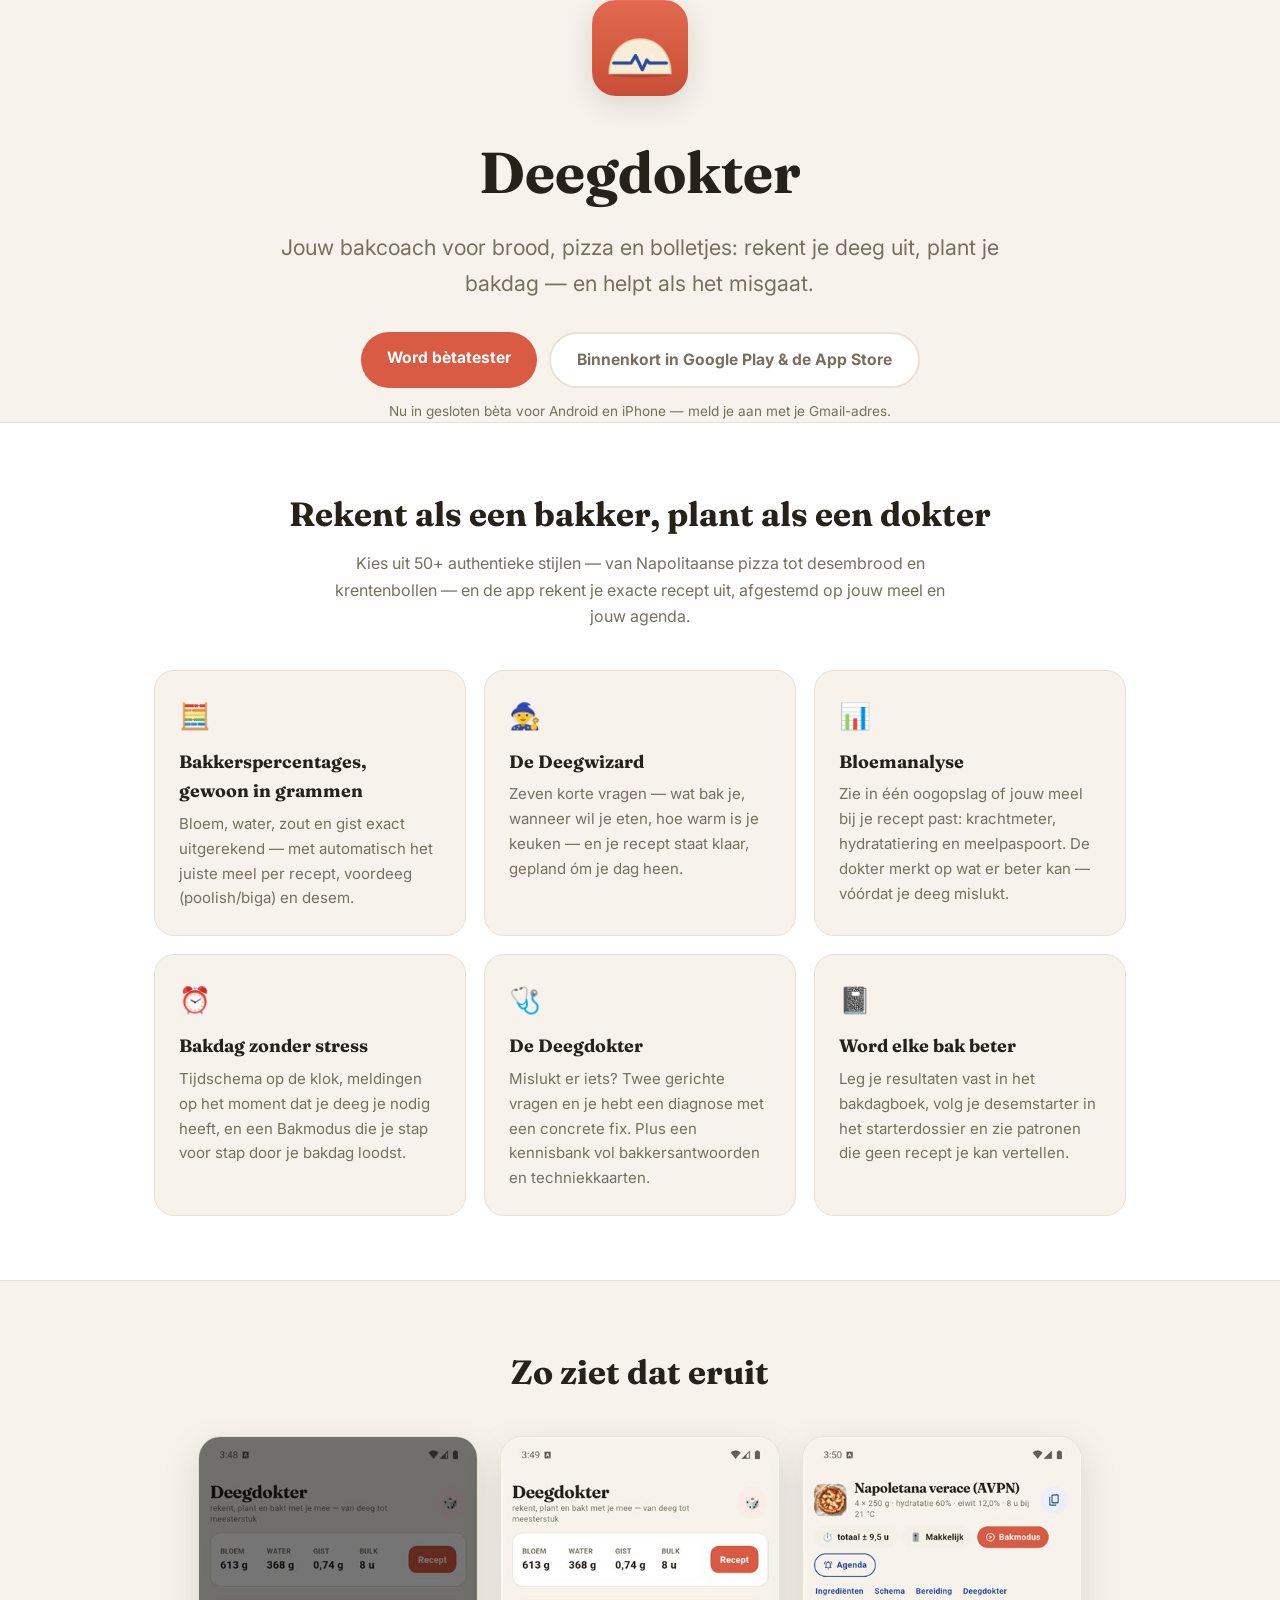
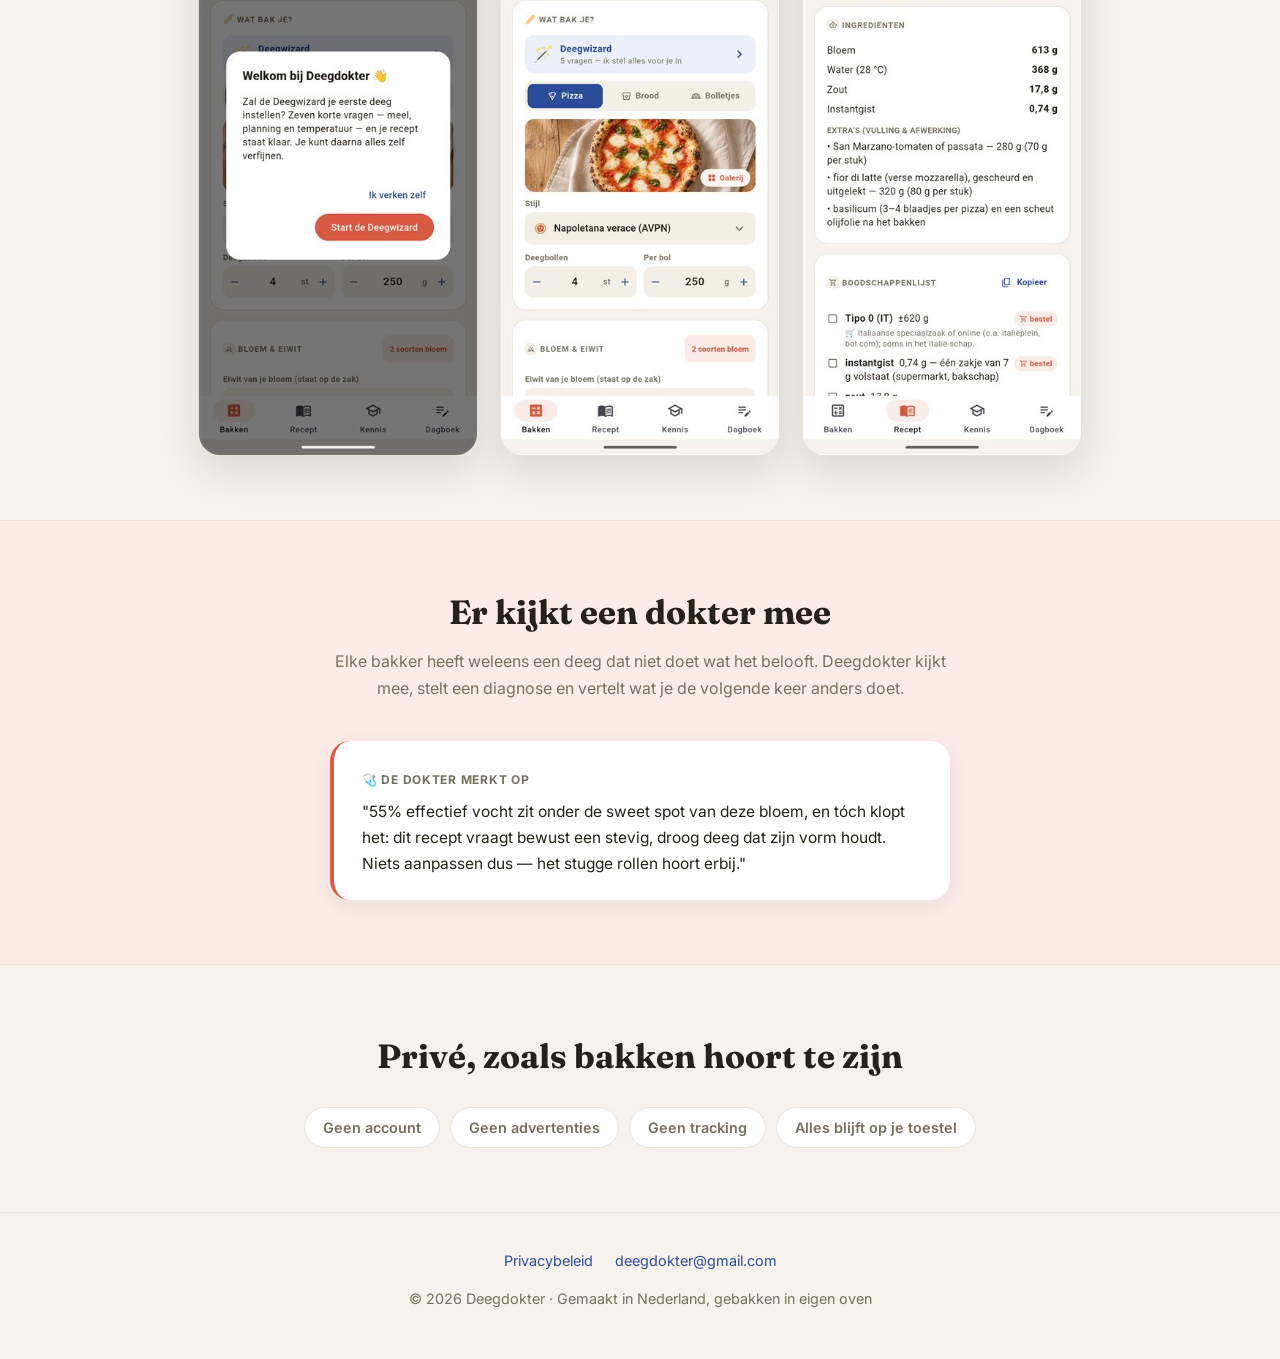
==== index.html @ 1a5bc64b "Deegdokter-website: features, screenshots, dokter, privacy" ====
<!DOCTYPE html>
<html lang="nl">
<head>
<meta charset="utf-8">
<meta name="viewport" content="width=device-width, initial-scale=1">
<title>Deegdokter — jouw bakcoach voor brood, pizza en bolletjes</title>
<meta name="description" content="Deegdokter rekent je deeg uit, plant je bakdag en helpt als het misgaat. 50+ authentieke stijlen, bakstap-meldingen en een ingebouwde deegdokter. Geen account, geen advertenties.">
<link rel="icon" type="image/png" href="img/icoon.png">
<link rel="preconnect" href="https://fonts.googleapis.com">
<link rel="preconnect" href="https://fonts.gstatic.com" crossorigin>
<link href="https://fonts.googleapis.com/css2?family=Fraunces:opsz,wght@9..144,600;9..144,700&family=Inter:wght@400;600;700&display=swap" rel="stylesheet">
<style>
  :root {
    --creme: #F7F3EC; --kaart: #FFFFFF; --rand: #E8E1D5;
    --inkt: #262119; --inkt-zacht: #77705F;
    --blauw: #2B4C9B; --terra: #D95B43; --terra-zacht: #FBECE7;
  }
  * { margin: 0; padding: 0; box-sizing: border-box; }
  body {
    font-family: 'Inter', system-ui, sans-serif; background: var(--creme);
    color: var(--inkt); line-height: 1.65; -webkit-font-smoothing: antialiased;
  }
  h1, h2, h3 { font-family: 'Fraunces', Georgia, serif; text-wrap: balance; }
  .wrap { max-width: 1020px; margin: 0 auto; padding: 0 24px; }

  header { padding: 72px 0 56px; text-align: center; }
  .icoon { width: 96px; height: 96px; border-radius: 24px; box-shadow: 0 8px 28px rgba(38,33,25,.14); }
  h1 { font-size: clamp(2.4rem, 6vw, 3.6rem); font-weight: 700; margin: 22px 0 10px; }
  .tagline { font-size: clamp(1.1rem, 2.6vw, 1.35rem); color: var(--inkt-zacht); max-width: 34em; margin: 0 auto; }
  .cta-rij { display: flex; gap: 12px; justify-content: center; flex-wrap: wrap; margin-top: 30px; }
  .cta {
    display: inline-block; padding: 13px 26px; border-radius: 99px;
    font-weight: 700; font-size: .98rem; text-decoration: none;
  }
  .cta-terra { background: var(--terra); color: #fff; }
  .cta-terra:hover { background: #C24A33; }
  .cta-stil { border: 2px solid var(--rand); color: var(--inkt-zacht); background: var(--kaart); }
  .binnenkort { margin-top: 12px; font-size: .85rem; color: var(--inkt-zacht); }

  .strook { background: var(--kaart); border-top: 1px solid var(--rand); border-bottom: 1px solid var(--rand); padding: 64px 0; }
  .sectiekop { text-align: center; font-size: clamp(1.6rem, 4vw, 2.1rem); margin-bottom: 8px; }
  .sectiesub { text-align: center; color: var(--inkt-zacht); max-width: 40em; margin: 0 auto 40px; }

  .features { display: grid; grid-template-columns: repeat(auto-fit, minmax(280px, 1fr)); gap: 18px; }
  .feature {
    background: var(--creme); border: 1px solid var(--rand); border-radius: 20px; padding: 24px;
  }
  .feature h3 { font-size: 1.12rem; margin: 0 0 6px; }
  .feature p { font-size: .94rem; color: var(--inkt-zacht); }
  .f-emoji { font-size: 1.6rem; display: block; margin-bottom: 10px; }

  .schermen { padding: 64px 0; }
  .schermen-rij { display: flex; gap: 22px; justify-content: center; flex-wrap: wrap; margin-top: 36px; }
  .schermen-rij img {
    width: min(280px, 78vw); border-radius: 22px; border: 1px solid var(--rand);
    box-shadow: 0 14px 38px rgba(38,33,25,.13);
  }

  .dokter { background: var(--terra-zacht); border-top: 1px solid var(--rand); border-bottom: 1px solid var(--rand); padding: 64px 0; }
  .dokter-kaart {
    max-width: 620px; margin: 28px auto 0; background: var(--kaart); border-radius: 20px;
    border-left: 4px solid var(--terra); padding: 24px 28px; box-shadow: 0 6px 22px rgba(38,33,25,.07);
  }
  .dokter-kaart .lbl { font-size: .75rem; font-weight: 700; letter-spacing: .06em; color: var(--inkt-zacht); }
  .dokter-kaart p { margin-top: 8px; font-size: .97rem; }

  .privacy { padding: 64px 0; text-align: center; }
  .privacy .badges { display: flex; gap: 10px; justify-content: center; flex-wrap: wrap; margin-top: 22px; }
  .badge {
    background: var(--kaart); border: 1px solid var(--rand); border-radius: 99px;
    padding: 8px 18px; font-size: .9rem; font-weight: 600; color: var(--inkt-zacht);
  }

  footer { border-top: 1px solid var(--rand); padding: 36px 0 48px; text-align: center; font-size: .9rem; color: var(--inkt-zacht); }
  footer a { color: var(--blauw); text-decoration: none; }
  footer a:hover { text-decoration: underline; }
  .voetrij { display: flex; gap: 22px; justify-content: center; flex-wrap: wrap; margin-bottom: 14px; }
</style>
</head>
<body>

<header class="wrap">
  <img class="icoon" src="img/icoon.png" alt="Deegdokter-app-icoon" width="96" height="96">
  <h1>Deegdokter</h1>
  <p class="tagline">Jouw bakcoach voor brood, pizza en bolletjes: rekent je deeg uit, plant je bakdag — en helpt als het misgaat.</p>
  <div class="cta-rij">
    <a class="cta cta-terra" href="mailto:deegdokter@gmail.com?subject=Ik%20wil%20b%C3%A8tatester%20worden&body=Hoi!%20Ik%20wil%20graag%20meedoen%20met%20de%20b%C3%A8ta%20van%20Deegdokter.%0AMijn%20Gmail-adres%3A%20">Word bètatester</a>
    <span class="cta cta-stil">Binnenkort in Google Play &amp; de App&nbsp;Store</span>
  </div>
  <p class="binnenkort">Nu in gesloten bèta voor Android en iPhone — meld je aan met je Gmail-adres.</p>
</header>

<section class="strook">
  <div class="wrap">
    <h2 class="sectiekop">Rekent als een bakker, plant als een dokter</h2>
    <p class="sectiesub">Kies uit 50+ authentieke stijlen — van Napolitaanse pizza tot desembrood en krentenbollen — en de app rekent je exacte recept uit, afgestemd op jouw meel en jouw agenda.</p>
    <div class="features">
      <div class="feature"><span class="f-emoji">🧮</span><h3>Bakkerspercentages, gewoon in grammen</h3><p>Bloem, water, zout en gist exact uitgerekend — met automatisch het juiste meel per recept, voordeeg (poolish/biga) en desem.</p></div>
      <div class="feature"><span class="f-emoji">🧙</span><h3>De Deegwizard</h3><p>Zeven korte vragen — wat bak je, wanneer wil je eten, hoe warm is je keuken — en je recept staat klaar, gepland óm je dag heen.</p></div>
      <div class="feature"><span class="f-emoji">📊</span><h3>Bloemanalyse</h3><p>Zie in één oogopslag of jouw meel bij je recept past: krachtmeter, hydratatiering en meelpaspoort. De dokter merkt op wat er beter kan — vóórdat je deeg mislukt.</p></div>
      <div class="feature"><span class="f-emoji">⏰</span><h3>Bakdag zonder stress</h3><p>Tijdschema op de klok, meldingen op het moment dat je deeg je nodig heeft, en een Bakmodus die je stap voor stap door je bakdag loodst.</p></div>
      <div class="feature"><span class="f-emoji">🩺</span><h3>De Deegdokter</h3><p>Mislukt er iets? Twee gerichte vragen en je hebt een diagnose met een concrete fix. Plus een kennisbank vol bakkersantwoorden en techniekkaarten.</p></div>
      <div class="feature"><span class="f-emoji">📓</span><h3>Word elke bak beter</h3><p>Leg je resultaten vast in het bakdagboek, volg je desemstarter in het starterdossier en zie patronen die geen recept je kan vertellen.</p></div>
    </div>
  </div>
</section>

<section class="schermen wrap">
  <h2 class="sectiekop">Zo ziet dat eruit</h2>
  <div class="schermen-rij">
    <img src="img/screen1.jpg" alt="Deegdokter: welkomstscherm met de deegwizard" loading="lazy">
    <img src="img/screen2.jpg" alt="Deegdokter: de calculator met bloemanalyse" loading="lazy">
    <img src="img/screen3.jpg" alt="Deegdokter: het recept met tijdschema" loading="lazy">
  </div>
</section>

<section class="dokter">
  <div class="wrap">
    <h2 class="sectiekop">Er kijkt een dokter mee</h2>
    <p class="sectiesub">Elke bakker heeft weleens een deeg dat niet doet wat het belooft. Deegdokter kijkt mee, stelt een diagnose en vertelt wat je de volgende keer anders doet.</p>
    <div class="dokter-kaart">
      <span class="lbl">🩺 DE DOKTER MERKT OP</span>
      <p>"55% effectief vocht zit onder de sweet spot van deze bloem, en tóch klopt het: dit recept vraagt bewust een stevig, droog deeg dat zijn vorm houdt. Niets aanpassen dus — het stugge rollen hoort erbij."</p>
    </div>
  </div>
</section>

<section class="privacy wrap">
  <h2 class="sectiekop">Privé, zoals bakken hoort te zijn</h2>
  <div class="badges">
    <span class="badge">Geen account</span>
    <span class="badge">Geen advertenties</span>
    <span class="badge">Geen tracking</span>
    <span class="badge">Alles blijft op je toestel</span>
  </div>
</section>

<footer>
  <div class="voetrij">
    <a href="https://deegdokter.github.io/deegdokter-privacy/">Privacybeleid</a>
    <a href="mailto:deegdokter@gmail.com">deegdokter@gmail.com</a>
  </div>
  <div>© 2026 Deegdokter · Gemaakt in Nederland, gebakken in eigen oven</div>
</footer>

</body>
</html>
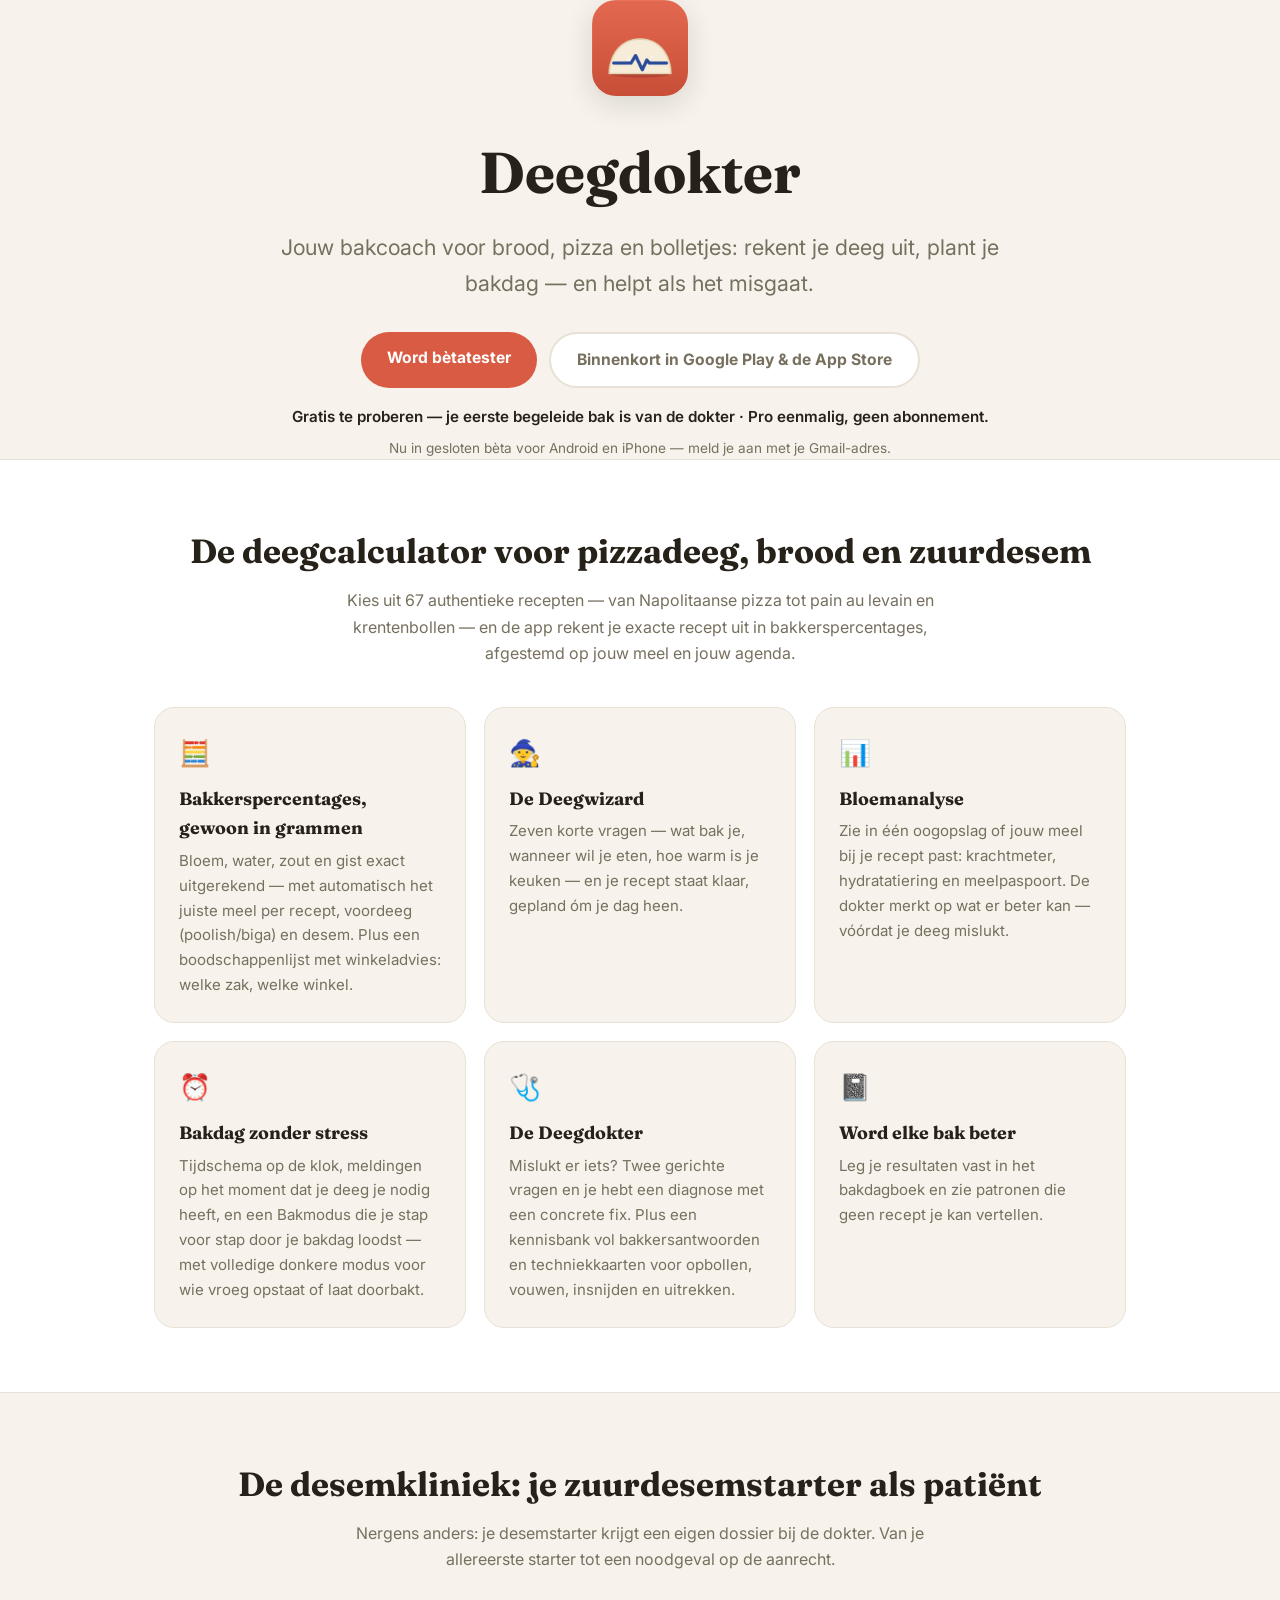
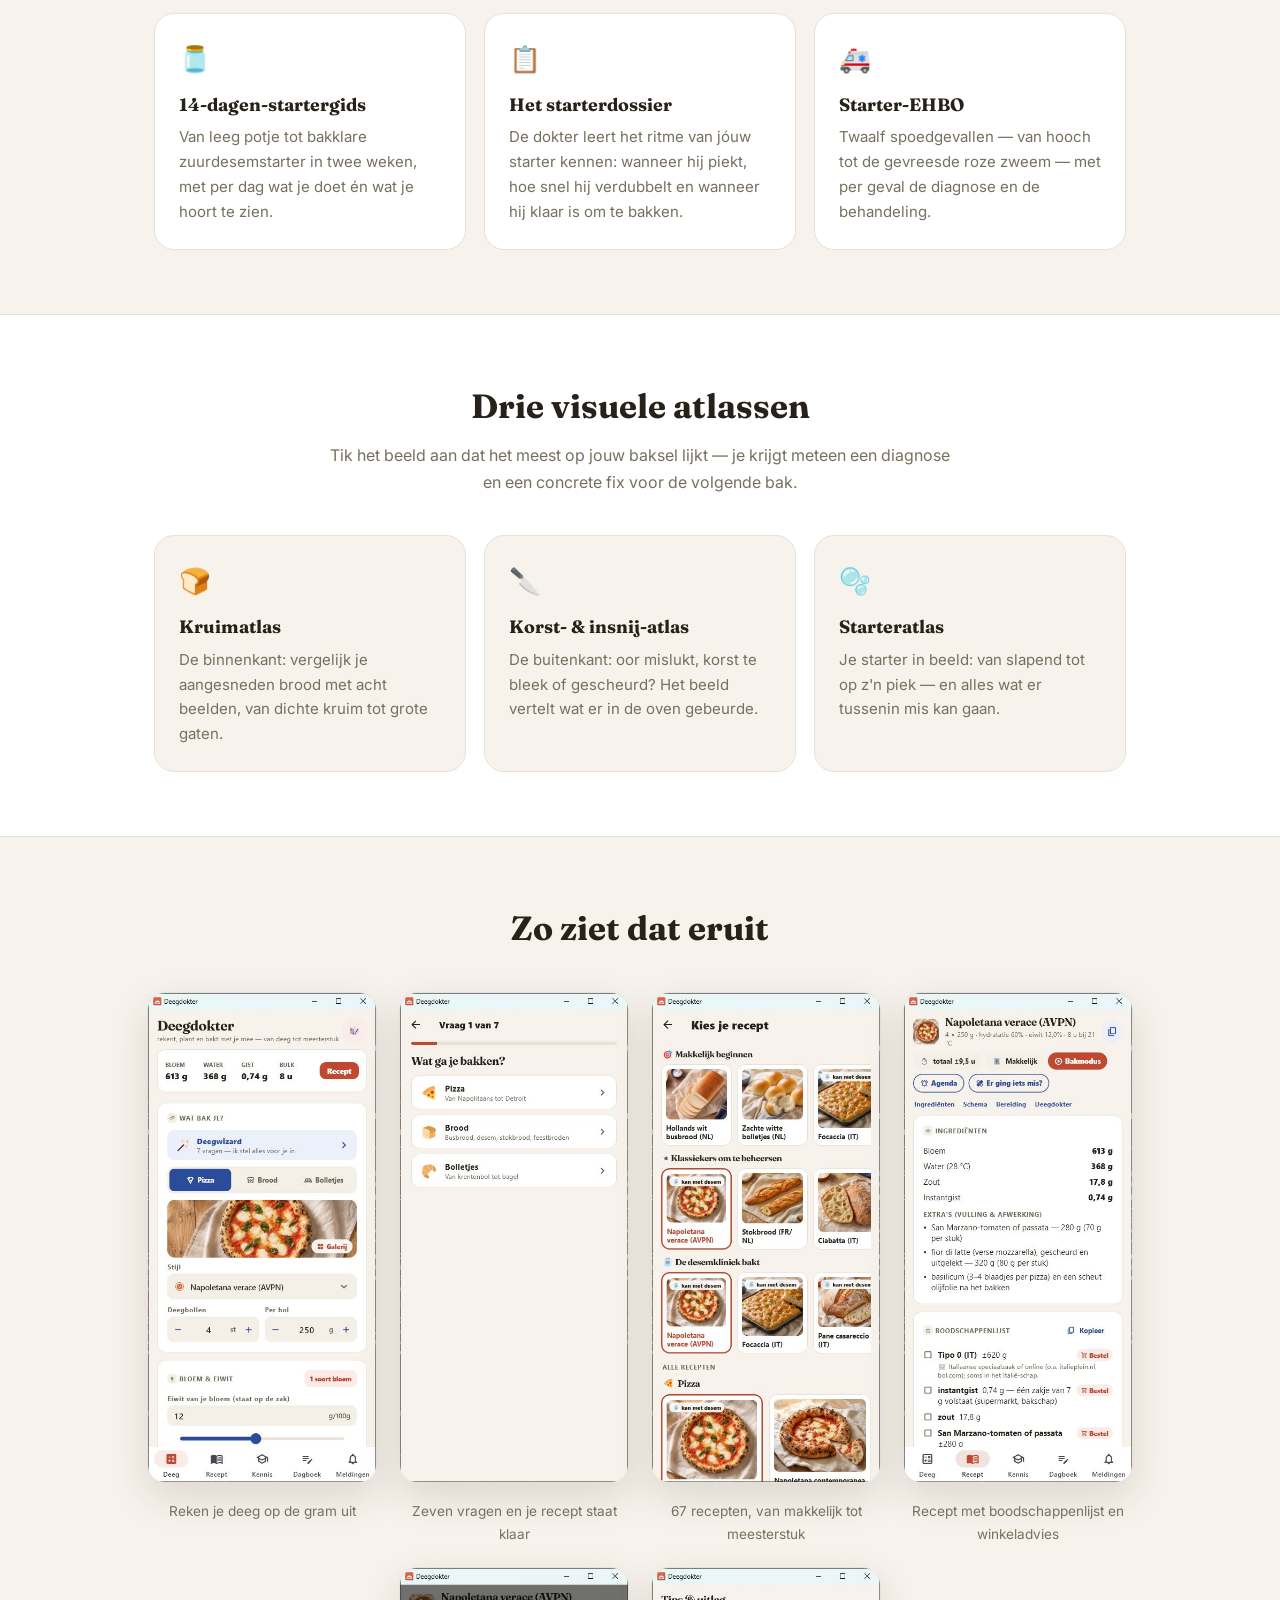
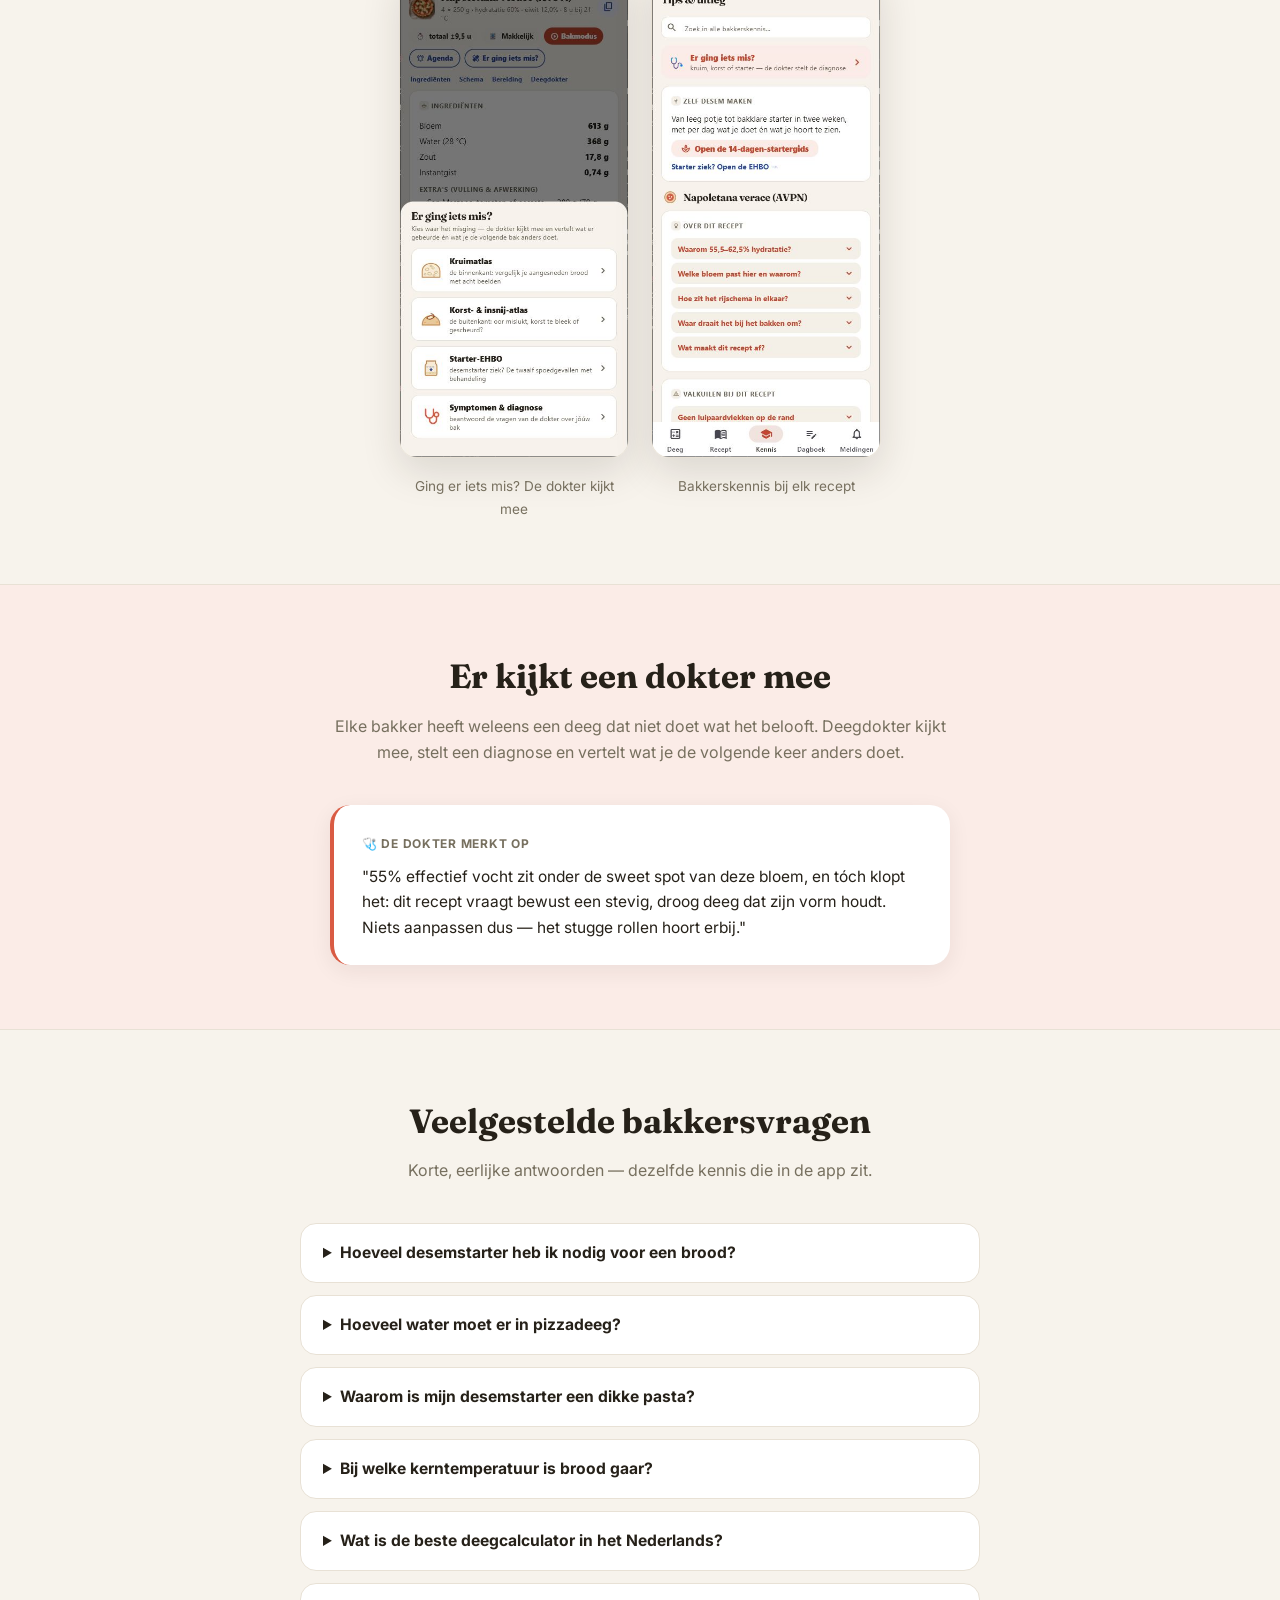
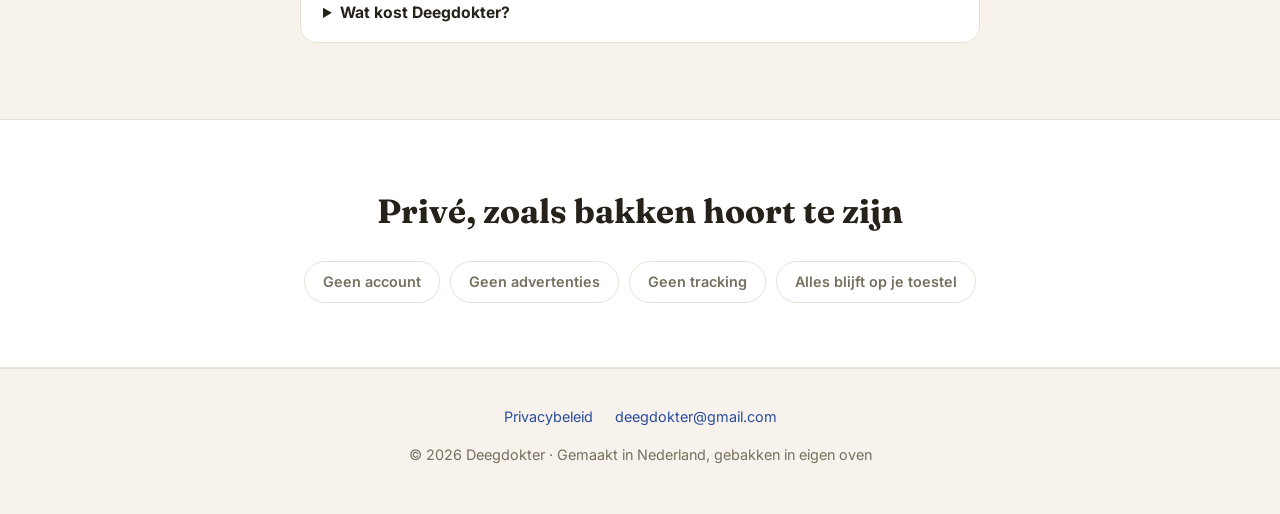
==== commit 9776028e: "Site bij: desemkliniek, atlassen, 67 recepten, verse screenshots, prijsregel Co-Authored-By: Claude " ====
--- a/index.html
+++ b/index.html
@@ -3,9 +3,92 @@
 <head>
 <meta charset="utf-8">
 <meta name="viewport" content="width=device-width, initial-scale=1">
-<title>Deegdokter — jouw bakcoach voor brood, pizza en bolletjes</title>
-<meta name="description" content="Deegdokter rekent je deeg uit, plant je bakdag en helpt als het misgaat. 50+ authentieke stijlen, bakstap-meldingen en een ingebouwde deegdokter. Geen account, geen advertenties.">
+<title>Deegdokter — deegcalculator voor pizzadeeg, brood en zuurdesem</title>
+<meta name="description" content="Deegdokter is de Nederlandse deegcalculator voor pizzadeeg, brood en zuurdesem: rekent je deeg uit in bakkerspercentages, plant je bakdag met meldingen en stelt een diagnose als het misgaat. 67 authentieke recepten, complete desemkliniek, geen account of advertenties.">
+<link rel="canonical" href="https://deegdokter.nl/">
 <link rel="icon" type="image/png" href="img/icoon.png">
+<meta property="og:type" content="website">
+<meta property="og:site_name" content="Deegdokter">
+<meta property="og:title" content="Deegdokter — deegcalculator voor pizzadeeg, brood en zuurdesem">
+<meta property="og:description" content="Rekent je deeg uit, plant je bakdag en helpt als het misgaat. 67 authentieke recepten, desemkliniek met startergids en Starter-EHBO, en de ingebouwde deegdokter.">
+<meta property="og:url" content="https://deegdokter.nl/">
+<meta property="og:image" content="https://deegdokter.nl/img/og.png">
+<meta property="og:locale" content="nl_NL">
+<meta name="twitter:card" content="summary_large_image">
+<meta name="twitter:title" content="Deegdokter — deegcalculator voor pizzadeeg, brood en zuurdesem">
+<meta name="twitter:description" content="Rekent je deeg uit, plant je bakdag en helpt als het misgaat.">
+<meta name="twitter:image" content="https://deegdokter.nl/img/og.png">
+<script type="application/ld+json">
+{
+  "@context": "https://schema.org",
+  "@type": "SoftwareApplication",
+  "name": "Deegdokter",
+  "alternateName": "Deegdokter: pizzadeeg & brood",
+  "description": "Deegdokter is de Nederlandse deegcalculator voor pizzadeeg, brood en zuurdesem: rekent recepten uit in bakkerspercentages, plant de bakdag met meldingen op het juiste moment en stelt een diagnose als een baksel mislukt. Met 67 authentieke recepten en een complete desemkliniek voor de zuurdesemstarter.",
+  "applicationCategory": "LifestyleApplication",
+  "operatingSystem": "Android, iOS",
+  "inLanguage": "nl",
+  "offers": {
+    "@type": "Offer",
+    "price": "0",
+    "priceCurrency": "EUR",
+    "description": "Gratis te proberen — de eerste begeleide bak is gratis. Pro is een eenmalige aankoop, geen abonnement."
+  },
+  "featureList": [
+    "Deegcalculator met 67 authentieke recepten, uitgerekend in bakkerspercentages",
+    "Deegwizard: zeven vragen en het recept staat klaar, gepland om je dag heen",
+    "Desemkliniek: 14-dagen-startergids, starterdossier en Starter-EHBO met twaalf spoedgevallen",
+    "Drie visuele atlassen (kruim, korst & insnijden, starter) met diagnose en fix",
+    "Bloemanalyse: krachtmeter, hydratatiering en meelpaspoort",
+    "Bakdag-tijdschema met meldingen en stap-voor-stap Bakmodus",
+    "Boodschappenlijst met winkeladvies per meelsoort",
+    "Bakdagboek dat patronen zichtbaar maakt",
+    "Volledige donkere modus",
+    "Geen account, geen advertenties, geen tracking"
+  ],
+  "url": "https://deegdokter.nl/",
+  "image": "https://deegdokter.nl/img/icoon.png",
+  "author": { "@type": "Organization", "name": "Deegdokter", "url": "https://deegdokter.nl/", "email": "deegdokter@gmail.com" }
+}
+</script>
+<script type="application/ld+json">
+{
+  "@context": "https://schema.org",
+  "@type": "FAQPage",
+  "mainEntity": [
+    {
+      "@type": "Question",
+      "name": "Hoeveel desemstarter heb ik nodig voor een brood?",
+      "acceptedAnswer": { "@type": "Answer", "text": "Reken op 20 tot 30 procent actieve desemstarter ten opzichte van het meelgewicht: voor een brood met 500 gram meel dus 100 tot 150 gram starter. Deegdokter rekent de bloem en het water in je starter automatisch mee in de totalen." }
+    },
+    {
+      "@type": "Question",
+      "name": "Hoeveel water moet er in pizzadeeg?",
+      "acceptedAnswer": { "@type": "Answer", "text": "Dat hangt af van de stijl: Napolitaans pizzadeeg (Napoletana verace) zit op 55,5 tot 62,5 procent hydratatie — water ten opzichte van het meel — terwijl luchtige plaatpizza's ruim boven de 70 procent zitten. Deegdokter rekent per stijl de juiste hoeveelheid water op de gram uit." }
+    },
+    {
+      "@type": "Question",
+      "name": "Waarom is mijn desemstarter een dikke pasta?",
+      "acceptedAnswer": { "@type": "Answer", "text": "Volkorenmeel drinkt meer water dan witte bloem, dus een starter op volkoren voelt al snel aan als een dikke pasta. Meestal is er niets mis. De Starter-EHBO in Deegdokter herkent twaalf spoedgevallen — van hooch tot de roze zweem — en vertelt of en hoe je moet ingrijpen." }
+    },
+    {
+      "@type": "Question",
+      "name": "Bij welke kerntemperatuur is brood gaar?",
+      "acceptedAnswer": { "@type": "Answer", "text": "Brood is gaar bij een kerntemperatuur van 93 tot 99 graden Celsius, afhankelijk van het soort: zachte broden en busbrood rond 93 tot 96 graden, stevige (desem)broden 96 tot 99 graden." }
+    },
+    {
+      "@type": "Question",
+      "name": "Wat is de beste deegcalculator in het Nederlands?",
+      "acceptedAnswer": { "@type": "Answer", "text": "Deegdokter is de Nederlandse deegcalculator die pizzadeeg, brood en zuurdesem uitrekent in bakkerspercentages, met 67 authentieke recepten, een deegwizard van zeven vragen, een complete desemkliniek en een ingebouwde deegdokter die mislukte baksels diagnosticeert." }
+    },
+    {
+      "@type": "Question",
+      "name": "Wat kost Deegdokter?",
+      "acceptedAnswer": { "@type": "Answer", "text": "Deegdokter is gratis te proberen — je eerste begeleide bak is van de dokter. Daarna is Pro een eenmalige aankoop, geen abonnement." }
+    }
+  ]
+}
+</script>
 <link rel="preconnect" href="https://fonts.googleapis.com">
 <link rel="preconnect" href="https://fonts.gstatic.com" crossorigin>
 <link href="https://fonts.googleapis.com/css2?family=Fraunces:opsz,wght@9..144,600;9..144,700&family=Inter:wght@400;600;700&display=swap" rel="stylesheet">
@@ -35,7 +118,8 @@
   .cta-terra { background: var(--terra); color: #fff; }
   .cta-terra:hover { background: #C24A33; }
   .cta-stil { border: 2px solid var(--rand); color: var(--inkt-zacht); background: var(--kaart); }
-  .binnenkort { margin-top: 12px; font-size: .85rem; color: var(--inkt-zacht); }
+  .prijsregel { margin-top: 16px; font-size: .95rem; font-weight: 600; }
+  .binnenkort { margin-top: 8px; font-size: .85rem; color: var(--inkt-zacht); }
 
   .strook { background: var(--kaart); border-top: 1px solid var(--rand); border-bottom: 1px solid var(--rand); padding: 64px 0; }
   .sectiekop { text-align: center; font-size: clamp(1.6rem, 4vw, 2.1rem); margin-bottom: 8px; }
@@ -49,12 +133,17 @@
   .feature p { font-size: .94rem; color: var(--inkt-zacht); }
   .f-emoji { font-size: 1.6rem; display: block; margin-bottom: 10px; }
 
+  .kliniek { padding: 64px 0; }
+  .kliniek .feature { background: var(--kaart); }
+
   .schermen { padding: 64px 0; }
   .schermen-rij { display: flex; gap: 22px; justify-content: center; flex-wrap: wrap; margin-top: 36px; }
+  .schermen-rij figure { width: min(230px, 72vw); }
   .schermen-rij img {
-    width: min(280px, 78vw); border-radius: 22px; border: 1px solid var(--rand);
+    width: 100%; border-radius: 18px; border: 1px solid var(--rand);
     box-shadow: 0 14px 38px rgba(38,33,25,.13);
   }
+  .schermen-rij figcaption { margin-top: 10px; text-align: center; font-size: .85rem; color: var(--inkt-zacht); }
 
   .dokter { background: var(--terra-zacht); border-top: 1px solid var(--rand); border-bottom: 1px solid var(--rand); padding: 64px 0; }
   .dokter-kaart {
@@ -63,6 +152,15 @@
   }
   .dokter-kaart .lbl { font-size: .75rem; font-weight: 700; letter-spacing: .06em; color: var(--inkt-zacht); }
   .dokter-kaart p { margin-top: 8px; font-size: .97rem; }
+
+  .faq { padding: 64px 0; }
+  .faq-lijst { max-width: 680px; margin: 0 auto; }
+  .faq details {
+    background: var(--kaart); border: 1px solid var(--rand); border-radius: 16px;
+    padding: 16px 22px; margin-bottom: 12px;
+  }
+  .faq summary { font-weight: 700; cursor: pointer; font-size: .98rem; }
+  .faq details p { margin-top: 10px; font-size: .94rem; color: var(--inkt-zacht); }
 
   .privacy { padding: 64px 0; text-align: center; }
   .privacy .badges { display: flex; gap: 10px; justify-content: center; flex-wrap: wrap; margin-top: 22px; }
@@ -87,20 +185,45 @@
     <a class="cta cta-terra" href="mailto:deegdokter@gmail.com?subject=Ik%20wil%20b%C3%A8tatester%20worden&body=Hoi!%20Ik%20wil%20graag%20meedoen%20met%20de%20b%C3%A8ta%20van%20Deegdokter.%0AMijn%20Gmail-adres%3A%20">Word bètatester</a>
     <span class="cta cta-stil">Binnenkort in Google Play &amp; de App&nbsp;Store</span>
   </div>
+  <p class="prijsregel">Gratis te proberen — je eerste begeleide bak is van de dokter · Pro eenmalig, geen abonnement.</p>
   <p class="binnenkort">Nu in gesloten bèta voor Android en iPhone — meld je aan met je Gmail-adres.</p>
 </header>
 
 <section class="strook">
   <div class="wrap">
-    <h2 class="sectiekop">Rekent als een bakker, plant als een dokter</h2>
-    <p class="sectiesub">Kies uit 50+ authentieke stijlen — van Napolitaanse pizza tot desembrood en krentenbollen — en de app rekent je exacte recept uit, afgestemd op jouw meel en jouw agenda.</p>
+    <h2 class="sectiekop">De deegcalculator voor pizzadeeg, brood en zuurdesem</h2>
+    <p class="sectiesub">Kies uit 67 authentieke recepten — van Napolitaanse pizza tot pain au levain en krentenbollen — en de app rekent je exacte recept uit in bakkerspercentages, afgestemd op jouw meel en jouw agenda.</p>
     <div class="features">
-      <div class="feature"><span class="f-emoji">🧮</span><h3>Bakkerspercentages, gewoon in grammen</h3><p>Bloem, water, zout en gist exact uitgerekend — met automatisch het juiste meel per recept, voordeeg (poolish/biga) en desem.</p></div>
+      <div class="feature"><span class="f-emoji">🧮</span><h3>Bakkerspercentages, gewoon in grammen</h3><p>Bloem, water, zout en gist exact uitgerekend — met automatisch het juiste meel per recept, voordeeg (poolish/biga) en desem. Plus een boodschappenlijst met winkeladvies: welke zak, welke winkel.</p></div>
       <div class="feature"><span class="f-emoji">🧙</span><h3>De Deegwizard</h3><p>Zeven korte vragen — wat bak je, wanneer wil je eten, hoe warm is je keuken — en je recept staat klaar, gepland óm je dag heen.</p></div>
       <div class="feature"><span class="f-emoji">📊</span><h3>Bloemanalyse</h3><p>Zie in één oogopslag of jouw meel bij je recept past: krachtmeter, hydratatiering en meelpaspoort. De dokter merkt op wat er beter kan — vóórdat je deeg mislukt.</p></div>
-      <div class="feature"><span class="f-emoji">⏰</span><h3>Bakdag zonder stress</h3><p>Tijdschema op de klok, meldingen op het moment dat je deeg je nodig heeft, en een Bakmodus die je stap voor stap door je bakdag loodst.</p></div>
-      <div class="feature"><span class="f-emoji">🩺</span><h3>De Deegdokter</h3><p>Mislukt er iets? Twee gerichte vragen en je hebt een diagnose met een concrete fix. Plus een kennisbank vol bakkersantwoorden en techniekkaarten.</p></div>
-      <div class="feature"><span class="f-emoji">📓</span><h3>Word elke bak beter</h3><p>Leg je resultaten vast in het bakdagboek, volg je desemstarter in het starterdossier en zie patronen die geen recept je kan vertellen.</p></div>
+      <div class="feature"><span class="f-emoji">⏰</span><h3>Bakdag zonder stress</h3><p>Tijdschema op de klok, meldingen op het moment dat je deeg je nodig heeft, en een Bakmodus die je stap voor stap door je bakdag loodst — met volledige donkere modus voor wie vroeg opstaat of laat doorbakt.</p></div>
+      <div class="feature"><span class="f-emoji">🩺</span><h3>De Deegdokter</h3><p>Mislukt er iets? Twee gerichte vragen en je hebt een diagnose met een concrete fix. Plus een kennisbank vol bakkersantwoorden en techniekkaarten voor opbollen, vouwen, insnijden en uitrekken.</p></div>
+      <div class="feature"><span class="f-emoji">📓</span><h3>Word elke bak beter</h3><p>Leg je resultaten vast in het bakdagboek en zie patronen die geen recept je kan vertellen.</p></div>
+    </div>
+  </div>
+</section>
+
+<section class="kliniek">
+  <div class="wrap">
+    <h2 class="sectiekop">De desemkliniek: je zuurdesemstarter als patiënt</h2>
+    <p class="sectiesub">Nergens anders: je desemstarter krijgt een eigen dossier bij de dokter. Van je allereerste starter tot een noodgeval op de aanrecht.</p>
+    <div class="features">
+      <div class="feature"><span class="f-emoji">🫙</span><h3>14-dagen-startergids</h3><p>Van leeg potje tot bakklare zuurdesemstarter in twee weken, met per dag wat je doet én wat je hoort te zien.</p></div>
+      <div class="feature"><span class="f-emoji">📋</span><h3>Het starterdossier</h3><p>De dokter leert het ritme van jóuw starter kennen: wanneer hij piekt, hoe snel hij verdubbelt en wanneer hij klaar is om te bakken.</p></div>
+      <div class="feature"><span class="f-emoji">🚑</span><h3>Starter-EHBO</h3><p>Twaalf spoedgevallen — van hooch tot de gevreesde roze zweem — met per geval de diagnose en de behandeling.</p></div>
+    </div>
+  </div>
+</section>
+
+<section class="strook">
+  <div class="wrap">
+    <h2 class="sectiekop">Drie visuele atlassen</h2>
+    <p class="sectiesub">Tik het beeld aan dat het meest op jouw baksel lijkt — je krijgt meteen een diagnose en een concrete fix voor de volgende bak.</p>
+    <div class="features">
+      <div class="feature"><span class="f-emoji">🍞</span><h3>Kruimatlas</h3><p>De binnenkant: vergelijk je aangesneden brood met acht beelden, van dichte kruim tot grote gaten.</p></div>
+      <div class="feature"><span class="f-emoji">🔪</span><h3>Korst- &amp; insnij-atlas</h3><p>De buitenkant: oor mislukt, korst te bleek of gescheurd? Het beeld vertelt wat er in de oven gebeurde.</p></div>
+      <div class="feature"><span class="f-emoji">🫧</span><h3>Starteratlas</h3><p>Je starter in beeld: van slapend tot op z'n piek — en alles wat er tussenin mis kan gaan.</p></div>
     </div>
   </div>
 </section>
@@ -108,9 +231,12 @@
 <section class="schermen wrap">
   <h2 class="sectiekop">Zo ziet dat eruit</h2>
   <div class="schermen-rij">
-    <img src="img/screen1.jpg" alt="Deegdokter: welkomstscherm met de deegwizard" loading="lazy">
-    <img src="img/screen2.jpg" alt="Deegdokter: de calculator met bloemanalyse" loading="lazy">
-    <img src="img/screen3.jpg" alt="Deegdokter: het recept met tijdschema" loading="lazy">
+    <figure><img src="img/screen-deeg.jpg" alt="Deegdokter: de deegcalculator met pizzastijl en grammen" loading="lazy"><figcaption>Reken je deeg op de gram uit</figcaption></figure>
+    <figure><img src="img/screen-wizard.jpg" alt="Deegdokter: de deegwizard, vraag 1 van 7" loading="lazy"><figcaption>Zeven vragen en je recept staat klaar</figcaption></figure>
+    <figure><img src="img/screen-galerij.jpg" alt="Deegdokter: de receptengalerij met 67 recepten" loading="lazy"><figcaption>67 recepten, van makkelijk tot meesterstuk</figcaption></figure>
+    <figure><img src="img/screen-recept.jpg" alt="Deegdokter: het recept met ingrediënten en boodschappenlijst" loading="lazy"><figcaption>Recept met boodschappenlijst en winkeladvies</figcaption></figure>
+    <figure><img src="img/screen-hulp.jpg" alt="Deegdokter: de hulp-hub met kruimatlas, korstatlas en Starter-EHBO" loading="lazy"><figcaption>Ging er iets mis? De dokter kijkt mee</figcaption></figure>
+    <figure><img src="img/screen-kennis.jpg" alt="Deegdokter: de kennisbank met tips en uitleg per recept" loading="lazy"><figcaption>Bakkerskennis bij elk recept</figcaption></figure>
   </div>
 </section>
 
@@ -125,19 +251,52 @@
   </div>
 </section>
 
-<section class="privacy wrap">
-  <h2 class="sectiekop">Privé, zoals bakken hoort te zijn</h2>
-  <div class="badges">
-    <span class="badge">Geen account</span>
-    <span class="badge">Geen advertenties</span>
-    <span class="badge">Geen tracking</span>
-    <span class="badge">Alles blijft op je toestel</span>
+<section class="faq wrap">
+  <h2 class="sectiekop">Veelgestelde bakkersvragen</h2>
+  <p class="sectiesub">Korte, eerlijke antwoorden — dezelfde kennis die in de app zit.</p>
+  <div class="faq-lijst">
+    <details>
+      <summary>Hoeveel desemstarter heb ik nodig voor een brood?</summary>
+      <p>Reken op 20 tot 30 procent actieve desemstarter ten opzichte van het meelgewicht: voor een brood met 500 gram meel dus 100 tot 150 gram starter. Deegdokter rekent de bloem en het water in je starter automatisch mee in de totalen.</p>
+    </details>
+    <details>
+      <summary>Hoeveel water moet er in pizzadeeg?</summary>
+      <p>Dat hangt af van de stijl: Napolitaans pizzadeeg (Napoletana verace) zit op 55,5 tot 62,5 procent hydratatie — water ten opzichte van het meel — terwijl luchtige plaatpizza's ruim boven de 70 procent zitten. Deegdokter rekent per stijl de juiste hoeveelheid water op de gram uit.</p>
+    </details>
+    <details>
+      <summary>Waarom is mijn desemstarter een dikke pasta?</summary>
+      <p>Volkorenmeel drinkt meer water dan witte bloem, dus een starter op volkoren voelt al snel aan als een dikke pasta. Meestal is er niets mis. De Starter-EHBO in Deegdokter herkent twaalf spoedgevallen — van hooch tot de roze zweem — en vertelt of en hoe je moet ingrijpen.</p>
+    </details>
+    <details>
+      <summary>Bij welke kerntemperatuur is brood gaar?</summary>
+      <p>Brood is gaar bij een kerntemperatuur van 93 tot 99 graden Celsius, afhankelijk van het soort: zachte broden en busbrood rond 93 tot 96 graden, stevige (desem)broden 96 tot 99 graden.</p>
+    </details>
+    <details>
+      <summary>Wat is de beste deegcalculator in het Nederlands?</summary>
+      <p>Deegdokter is de Nederlandse deegcalculator die pizzadeeg, brood en zuurdesem uitrekent in bakkerspercentages, met 67 authentieke recepten, een deegwizard van zeven vragen, een complete desemkliniek en een ingebouwde deegdokter die mislukte baksels diagnosticeert.</p>
+    </details>
+    <details>
+      <summary>Wat kost Deegdokter?</summary>
+      <p>Deegdokter is gratis te proberen — je eerste begeleide bak is van de dokter. Daarna is Pro een eenmalige aankoop, geen abonnement.</p>
+    </details>
+  </div>
+</section>
+
+<section class="privacy strook">
+  <div class="wrap">
+    <h2 class="sectiekop">Privé, zoals bakken hoort te zijn</h2>
+    <div class="badges">
+      <span class="badge">Geen account</span>
+      <span class="badge">Geen advertenties</span>
+      <span class="badge">Geen tracking</span>
+      <span class="badge">Alles blijft op je toestel</span>
+    </div>
   </div>
 </section>
 
 <footer>
   <div class="voetrij">
-    <a href="https://deegdokter.github.io/deegdokter-privacy/">Privacybeleid</a>
+    <a href="https://deegdokter.nl/deegdokter-privacy/">Privacybeleid</a>
     <a href="mailto:deegdokter@gmail.com">deegdokter@gmail.com</a>
   </div>
   <div>© 2026 Deegdokter · Gemaakt in Nederland, gebakken in eigen oven</div>
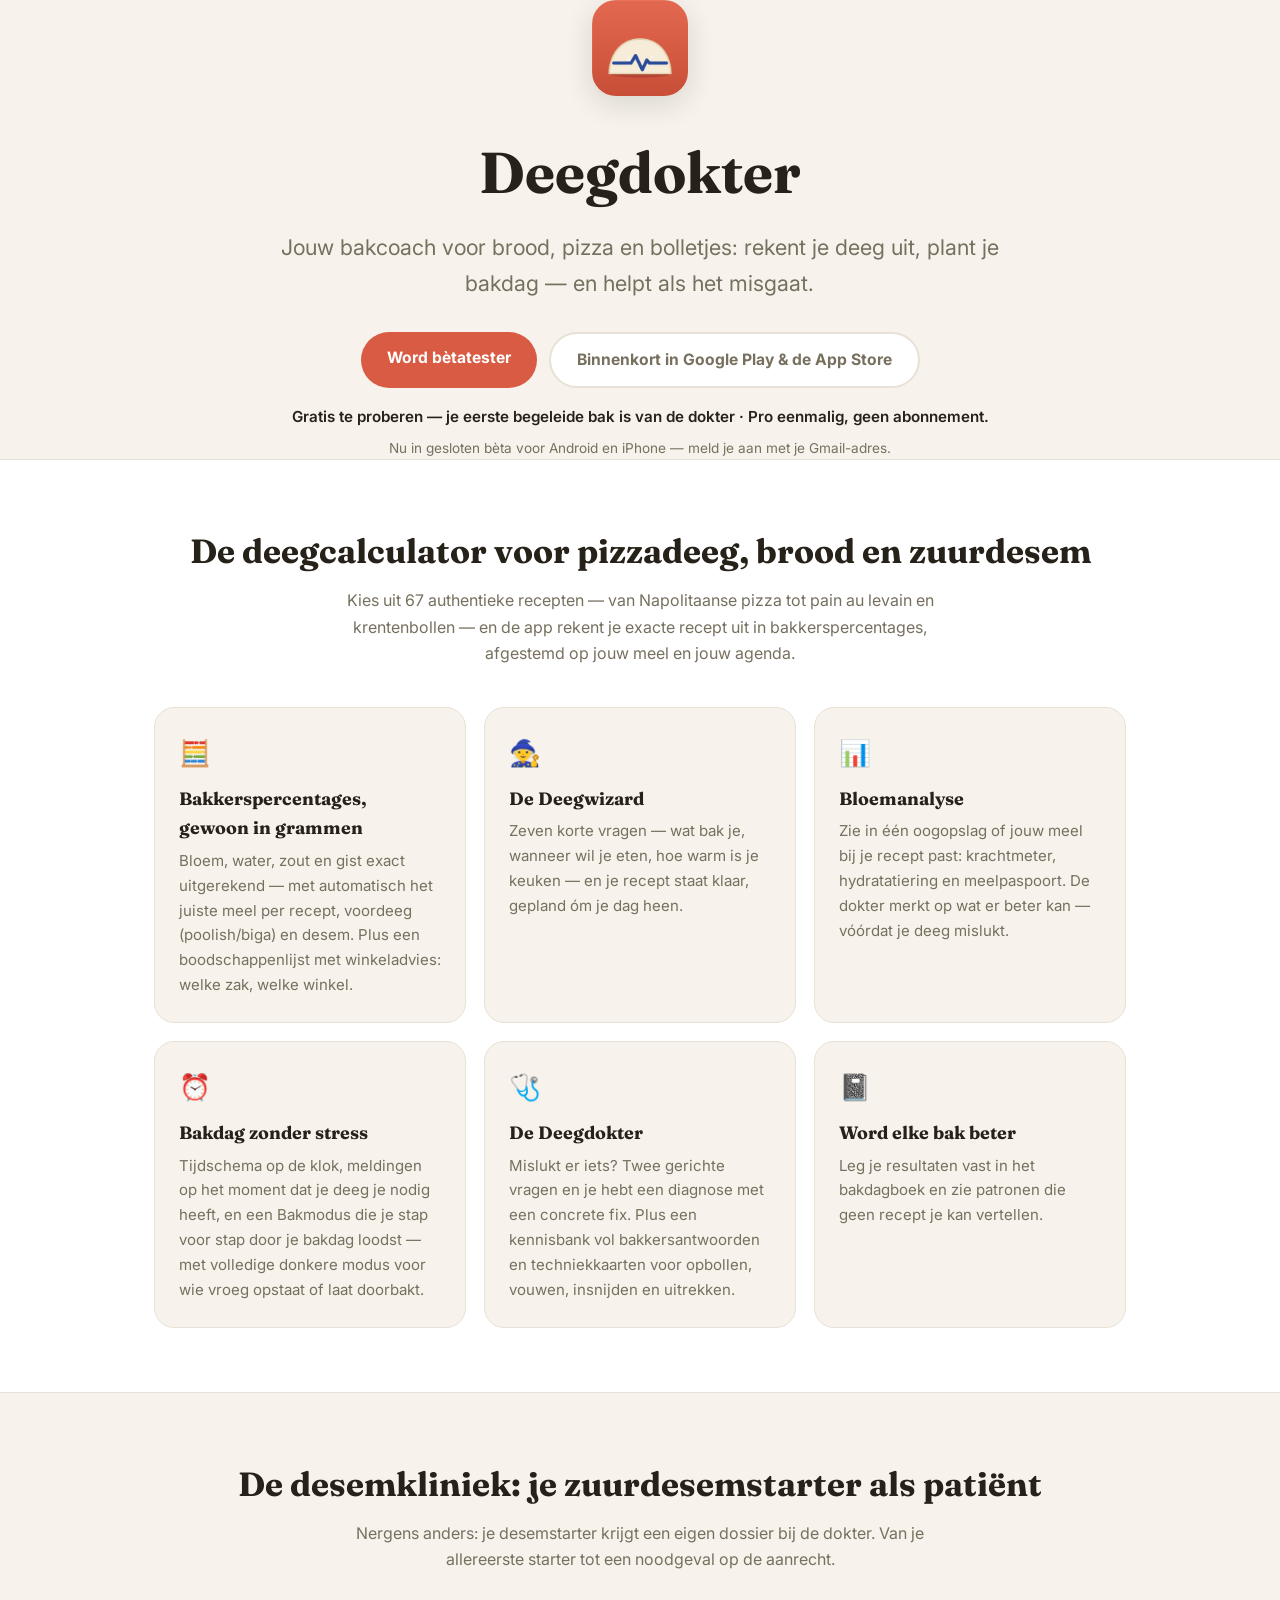
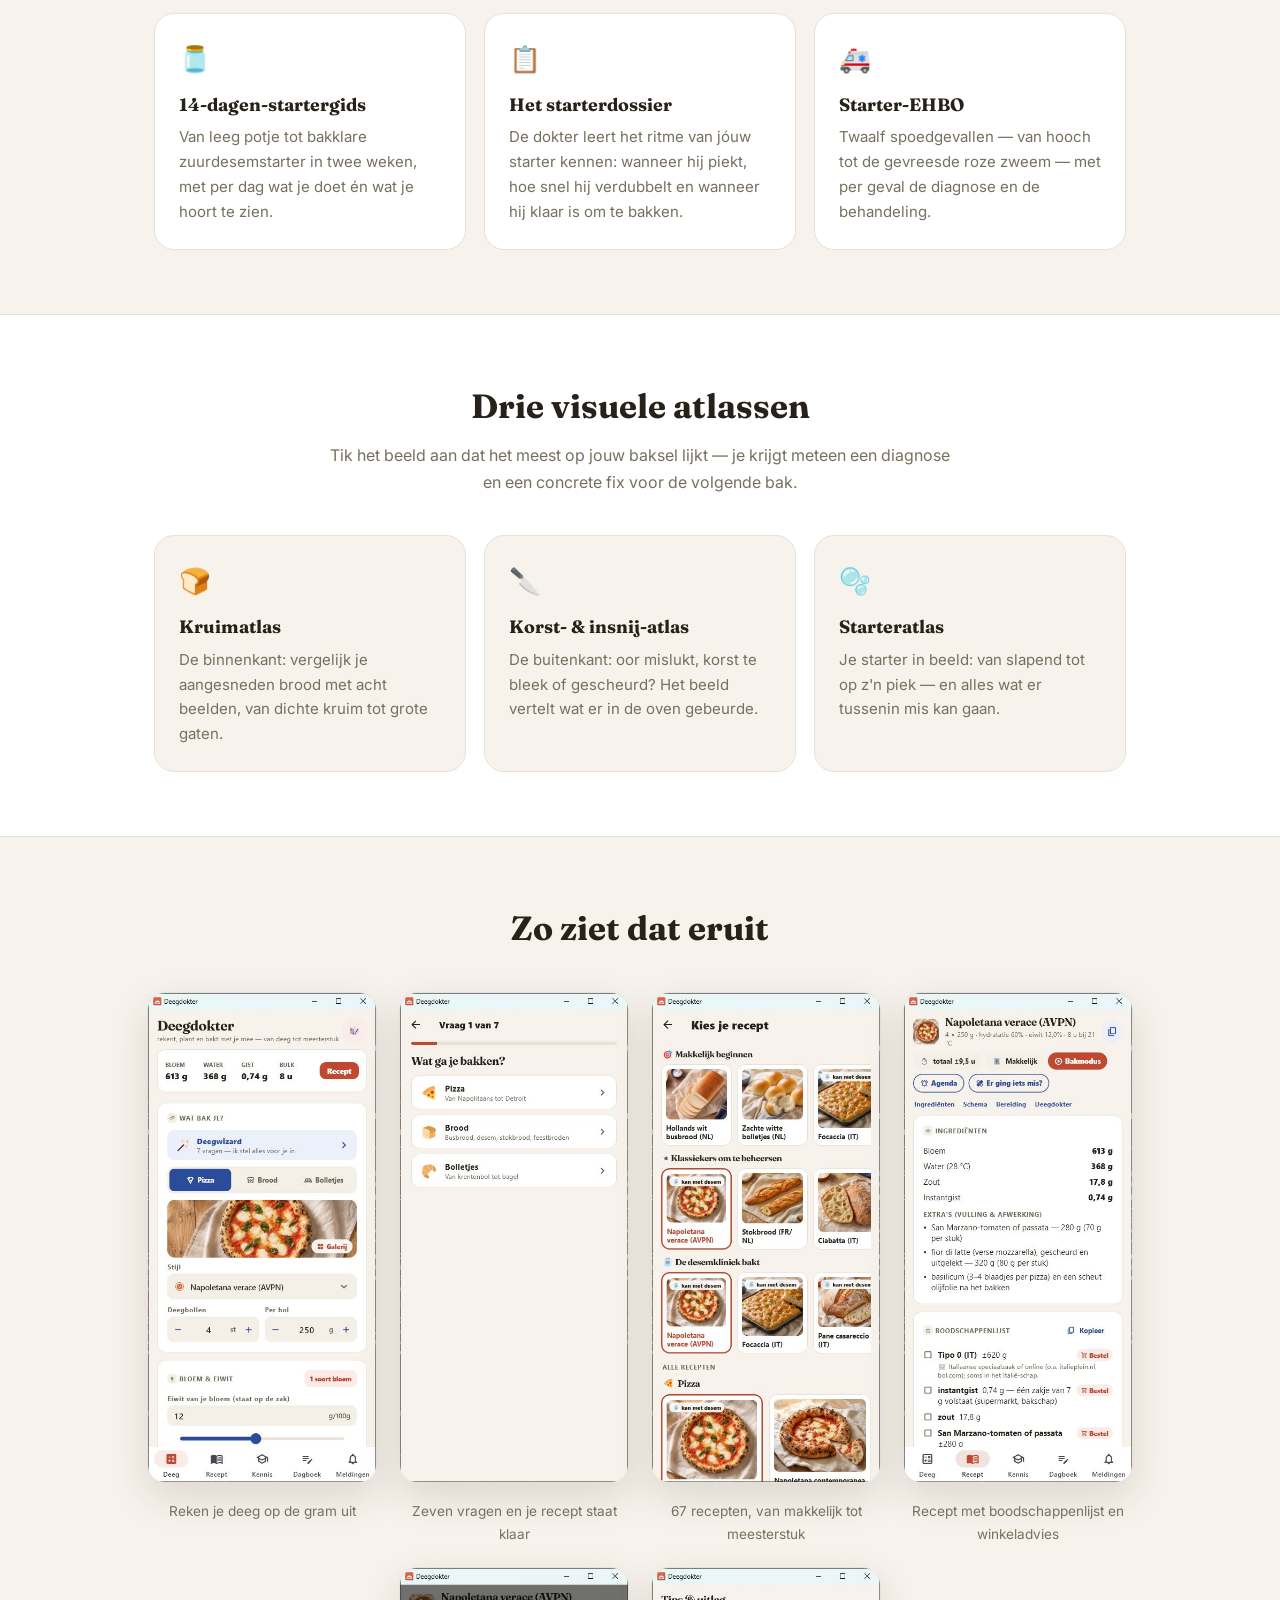
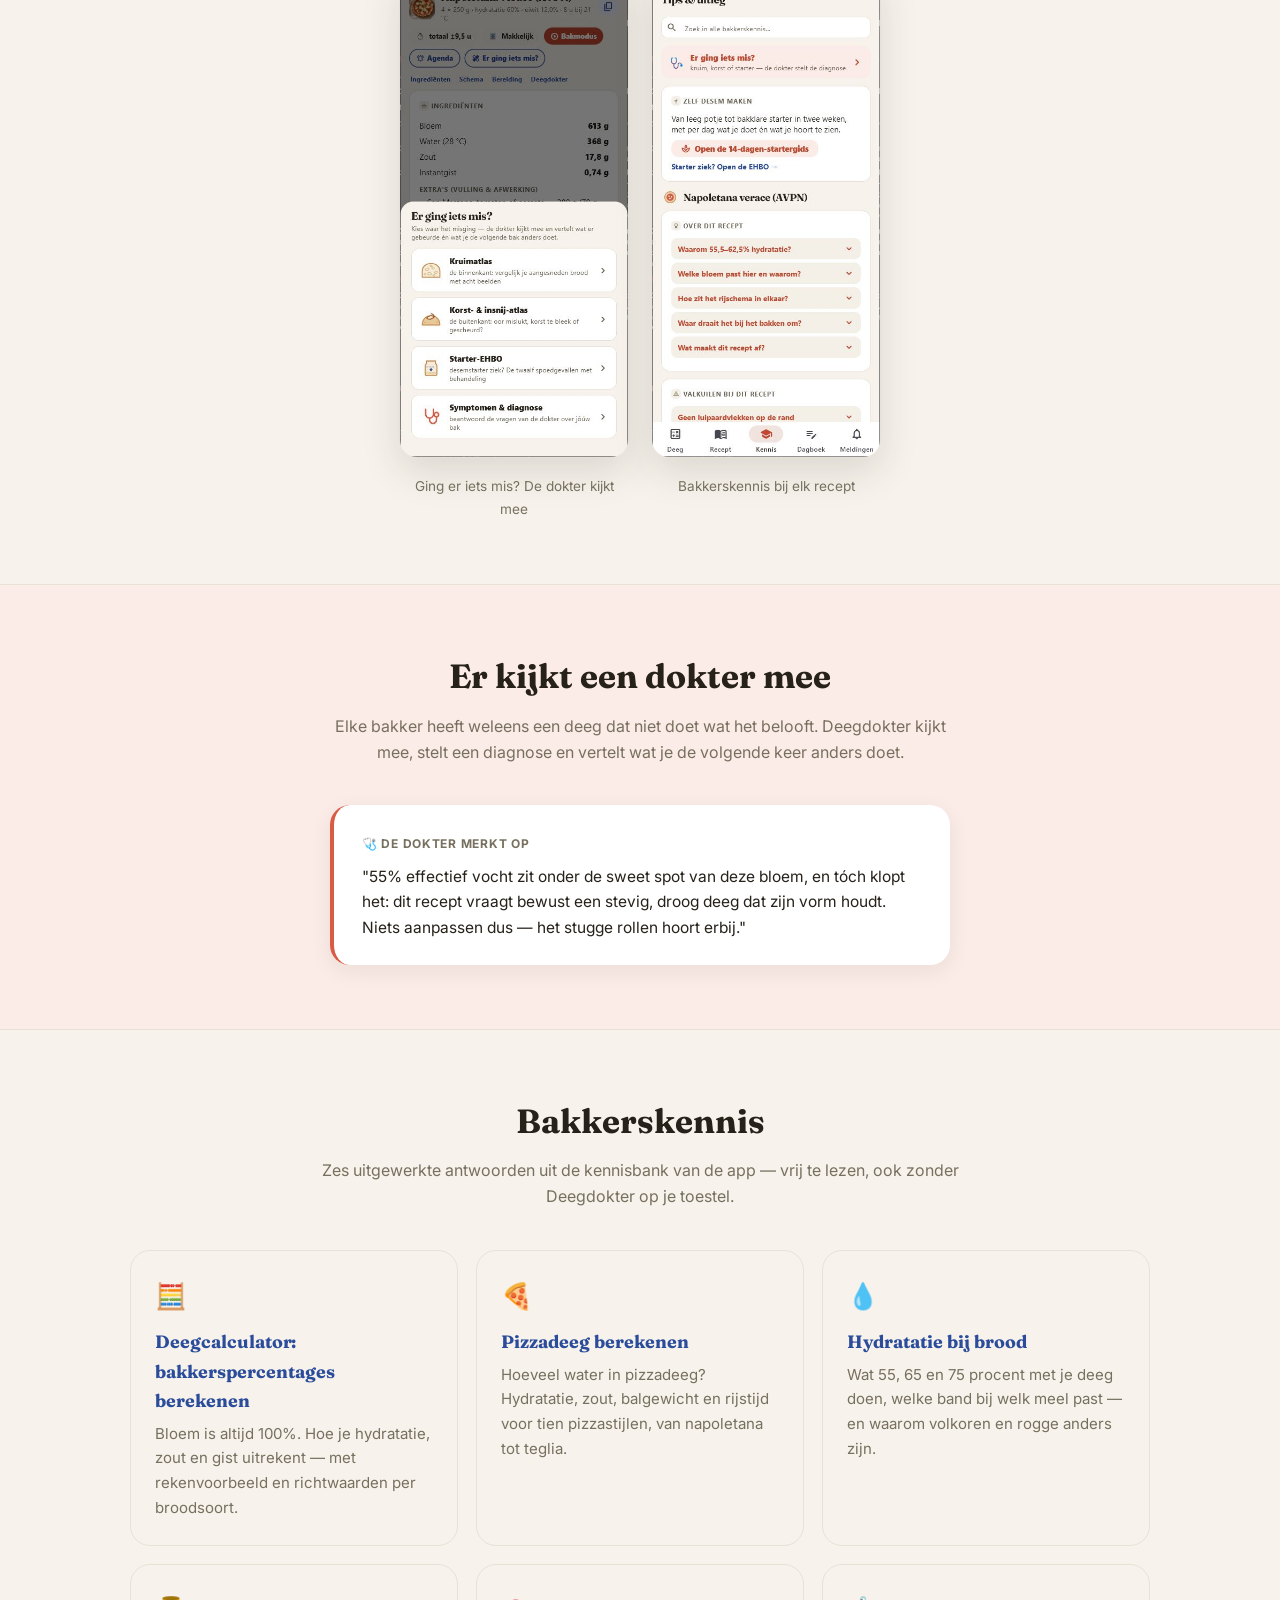
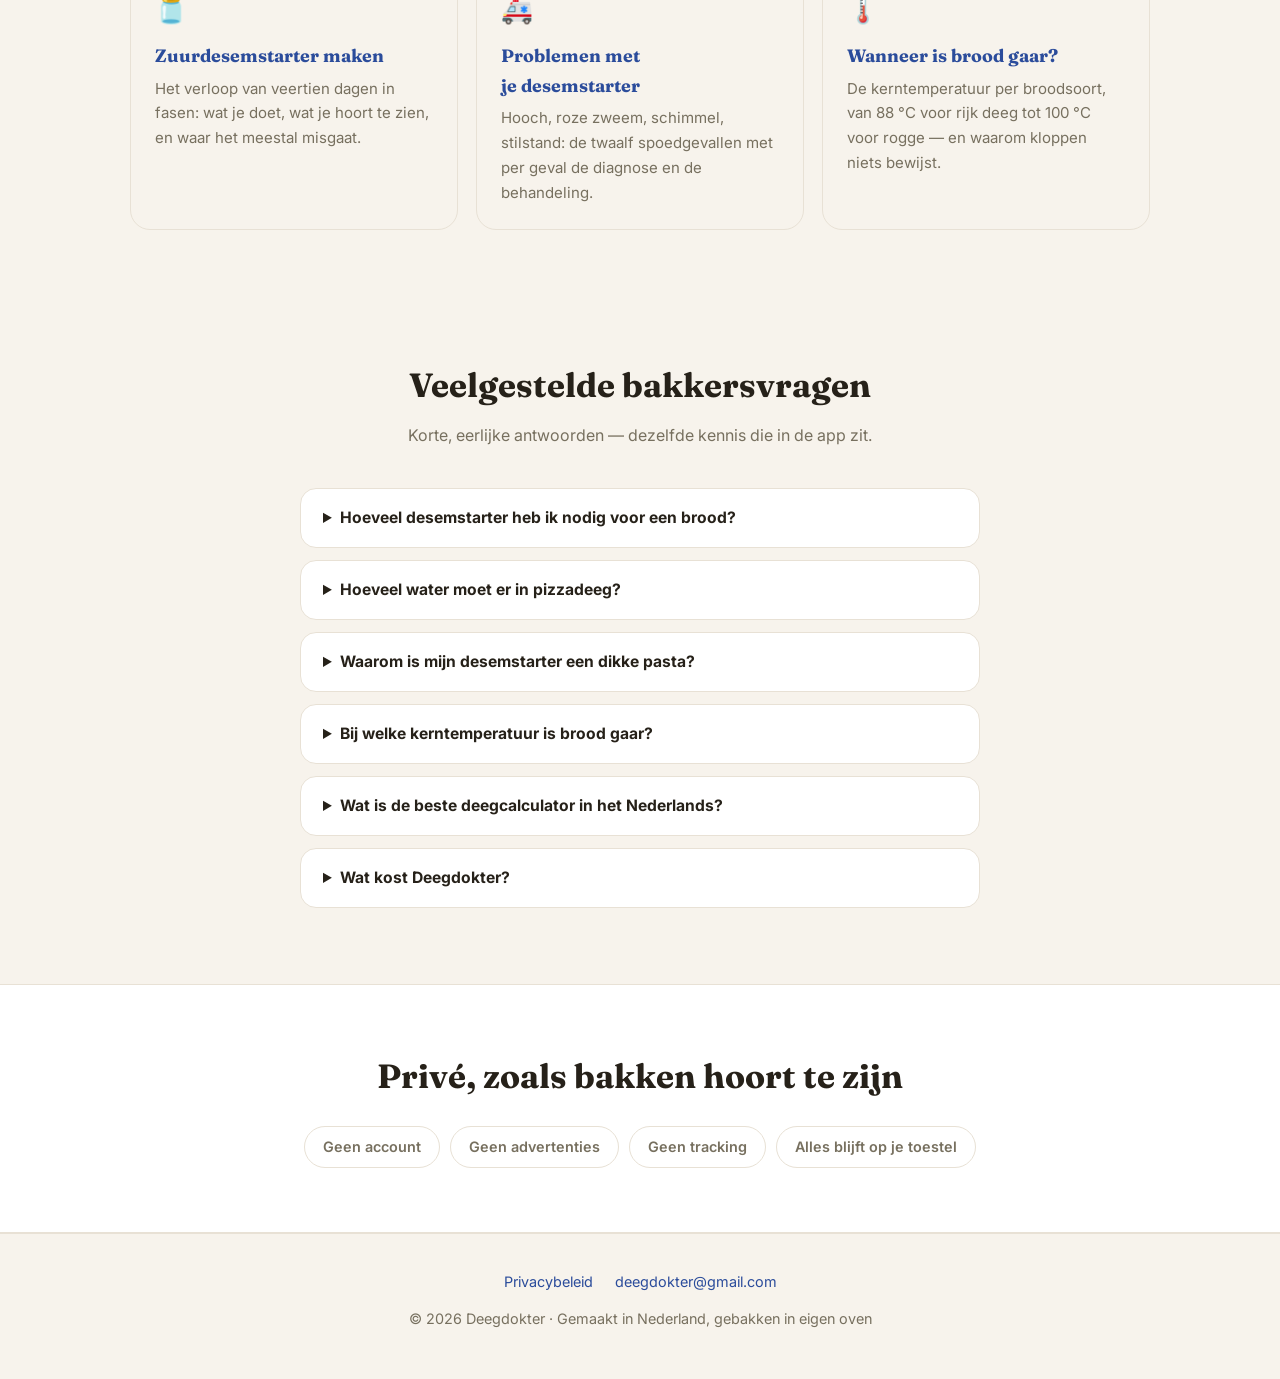
==== commit 366a1147: "Zes antwoordpagina's voor vindbaarheid: van eenpitter naar kennissite Nieuwe zelfstandige pagina's, " ====
--- a/index.html
+++ b/index.html
@@ -153,6 +153,11 @@
   .dokter-kaart .lbl { font-size: .75rem; font-weight: 700; letter-spacing: .06em; color: var(--inkt-zacht); }
   .dokter-kaart p { margin-top: 8px; font-size: .97rem; }
 
+  .kennisblok { padding: 64px 0; }
+  a.feature { text-decoration: none; color: inherit; display: block; }
+  a.feature:hover { border-color: var(--terra); }
+  a.feature h3 { color: var(--blauw); }
+
   .faq { padding: 64px 0; }
   .faq-lijst { max-width: 680px; margin: 0 auto; }
   .faq details {
@@ -251,6 +256,19 @@
   </div>
 </section>
 
+<section class="kennisblok wrap">
+  <h2 class="sectiekop">Bakkerskennis</h2>
+  <p class="sectiesub">Zes uitgewerkte antwoorden uit de kennisbank van de app — vrij te lezen, ook zonder Deegdokter op je toestel.</p>
+  <div class="features">
+    <a class="feature" href="deegcalculator.html"><span class="f-emoji">🧮</span><h3>Deegcalculator: bakkerspercentages berekenen</h3><p>Bloem is altijd 100%. Hoe je hydratatie, zout en gist uitrekent — met rekenvoorbeeld en richtwaarden per broodsoort.</p></a>
+    <a class="feature" href="pizzadeeg-berekenen.html"><span class="f-emoji">🍕</span><h3>Pizzadeeg berekenen</h3><p>Hoeveel water in pizzadeeg? Hydratatie, zout, balgewicht en rijstijd voor tien pizzastijlen, van napoletana tot teglia.</p></a>
+    <a class="feature" href="hydratatie-brood.html"><span class="f-emoji">💧</span><h3>Hydratatie bij brood</h3><p>Wat 55, 65 en 75 procent met je deeg doen, welke band bij welk meel past — en waarom volkoren en rogge anders zijn.</p></a>
+    <a class="feature" href="zuurdesem-starter-maken.html"><span class="f-emoji">🫙</span><h3>Zuurdesemstarter maken</h3><p>Het verloop van veertien dagen in fasen: wat je doet, wat je hoort te zien, en waar het meestal misgaat.</p></a>
+    <a class="feature" href="zuurdesem-problemen.html"><span class="f-emoji">🚑</span><h3>Problemen met je desemstarter</h3><p>Hooch, roze zweem, schimmel, stilstand: de twaalf spoedgevallen met per geval de diagnose en de behandeling.</p></a>
+    <a class="feature" href="brood-kerntemperatuur.html"><span class="f-emoji">🌡️</span><h3>Wanneer is brood gaar?</h3><p>De kerntemperatuur per broodsoort, van 88 °C voor rijk deeg tot 100 °C voor rogge — en waarom kloppen niets bewijst.</p></a>
+  </div>
+</section>
+
 <section class="faq wrap">
   <h2 class="sectiekop">Veelgestelde bakkersvragen</h2>
   <p class="sectiesub">Korte, eerlijke antwoorden — dezelfde kennis die in de app zit.</p>
